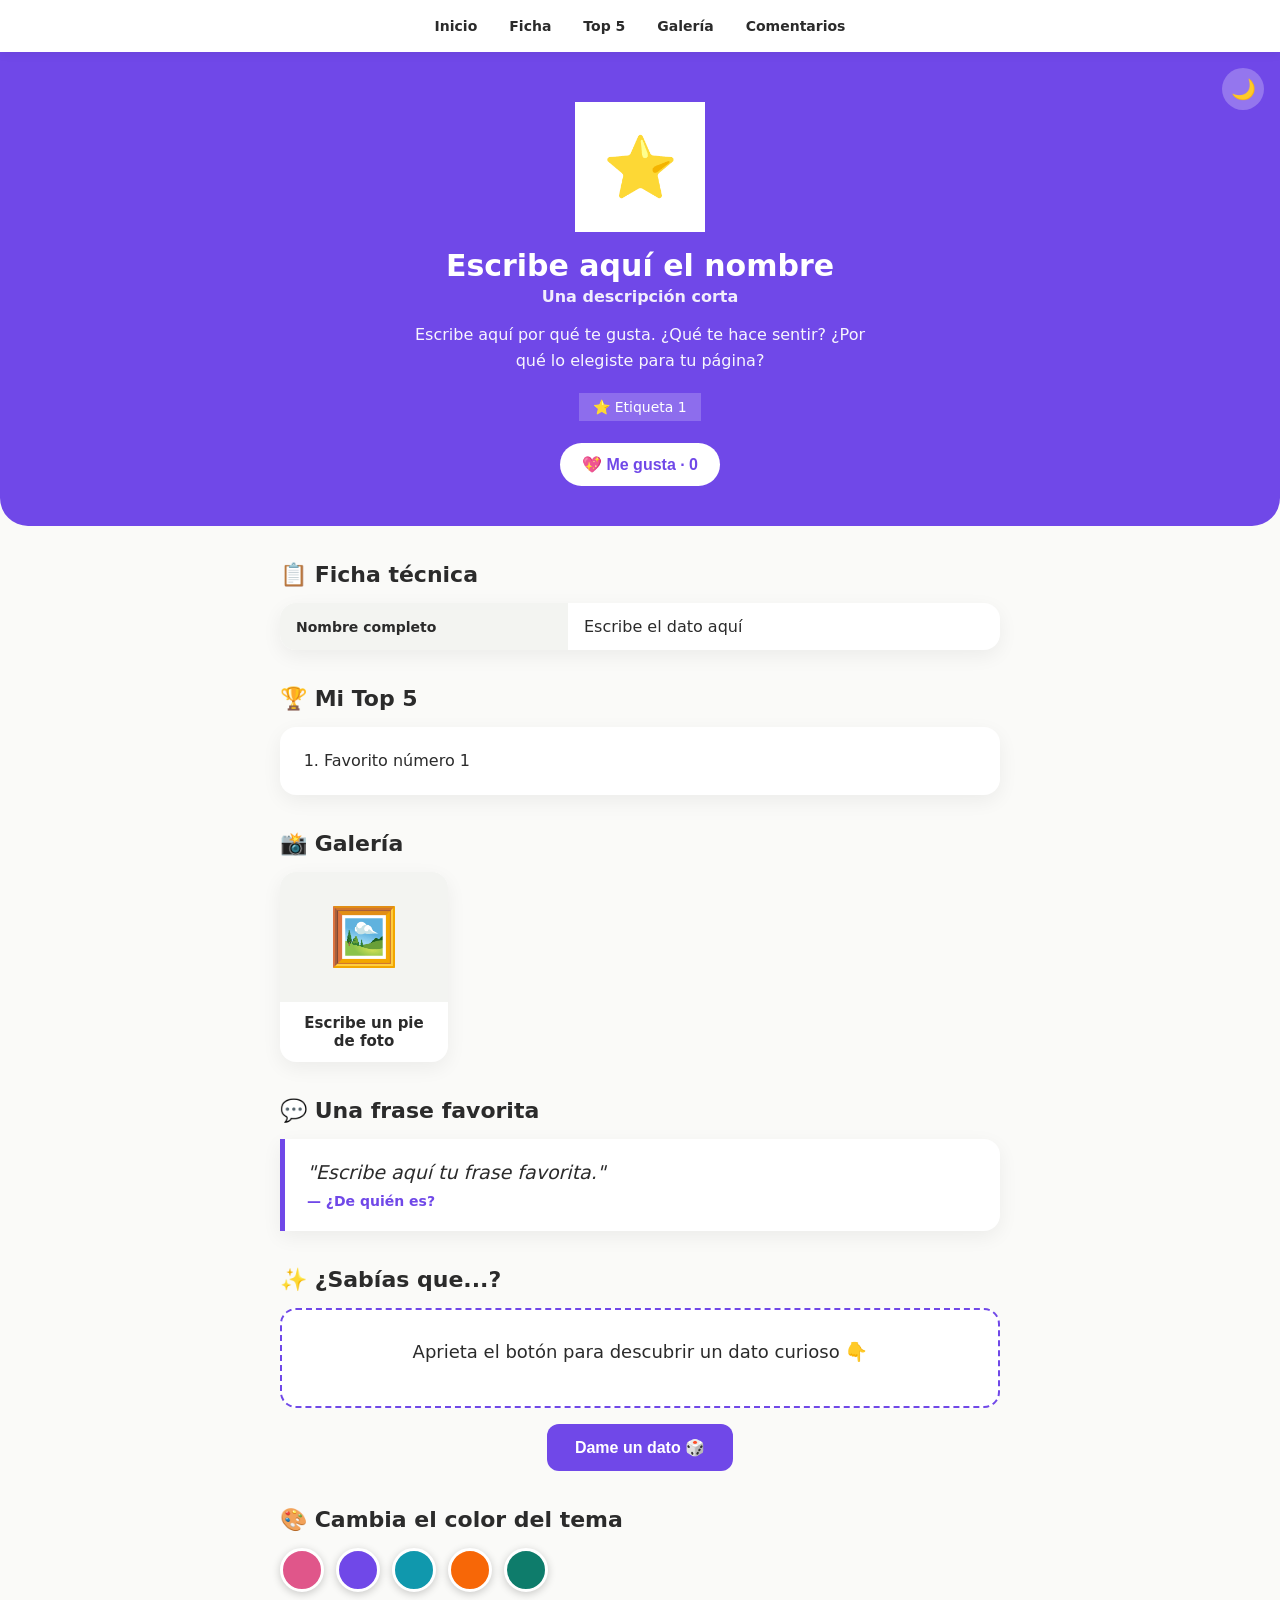
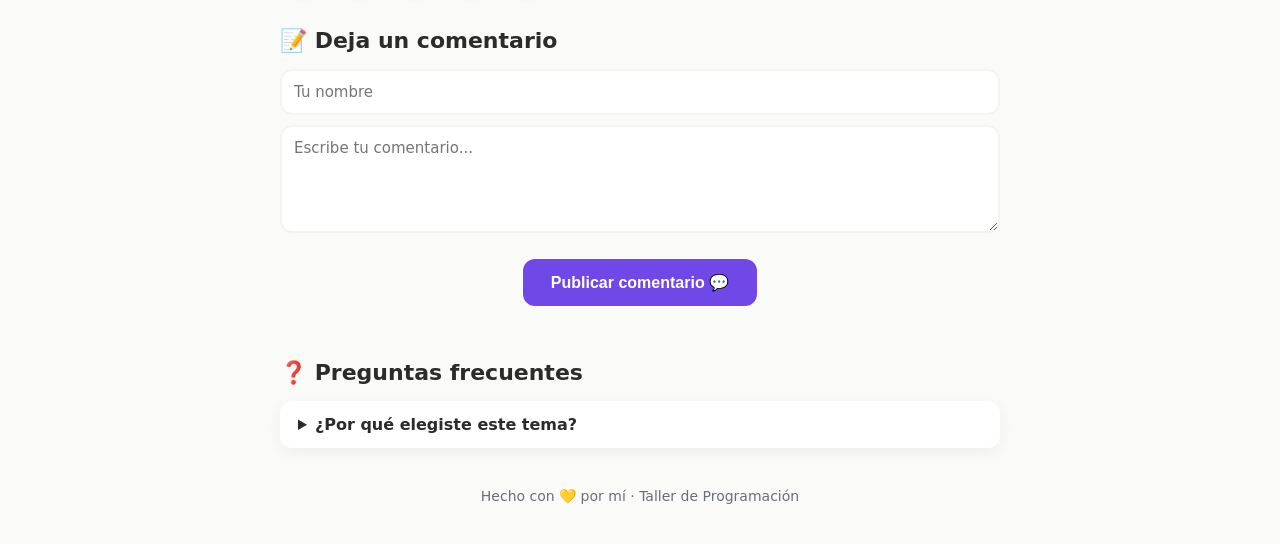
==== plantilla-base/para-llenar/index.html @ d2d50b84 "Add files via upload" ====
<!DOCTYPE html>
<html lang="es">

<head>
  <meta charset="UTF-8">
  <meta name="viewport" content="width=device-width, initial-scale=1.0">

  <link rel="stylesheet" href="style.css">

  <!-- ✏️ Cámbiame: el título que aparece en la pestaña del navegador -->
  <title>Mi Fan-Page</title>

  <!-- ===========================================================
       MI FAN-PAGE  ·  VERSIÓN PARA LLENAR
       Esta página es sobre ALGO QUE TE GUSTA: una artista, una
       película, tu equipo, tu mascota, un videojuego... ¡tú eliges!

       CÓMO FUNCIONA ESTA PLANTILLA:
       · Donde veas  ✏️  : escribe TU contenido.
       · Donde veas  👉 TU TURNO : ahí tienes que escribir las
         etiquetas tú misma, copiando el ejemplo de arriba.
       · ¿Te atoras? Abre la carpeta "ejemplo" para ver cómo queda.
       =========================================================== -->

</head>

<body>

  <!-- ====================  MENÚ DE NAVEGACIÓN  ====================
       <nav> es un menú. Cada enlace salta a una sección de la página
       usando #  (el id de la sección a la que queremos ir). -->
  <nav class="menu">
    <a href="#inicio">Inicio</a>
    <a href="#ficha">Ficha</a>
    <a href="#top">Top 5</a>
    <a href="#galeria">Galería</a>
    <a href="#comentarios">Comentarios</a>
  </nav>


  <!-- ====================  ENCABEZADO (HERO)  ==================== -->
  <header class="hero" id="inicio">

    <!-- Botón de modo oscuro (lo harás funcionar en la clase de JS) -->
    <button id="boton-tema" class="boton-tema">🌙</button>

    <!-- ✏️ Cámbiame: pon el emoji que represente tu tema -->
    <div class="foto-perfil">⭐</div>

    <!-- ✏️ Cámbiame: el nombre de lo que te gusta -->
    <h1>Escribe aquí el nombre</h1>

    <!-- ✏️ Cámbiame: una línea corta (¿qué es? ¿de dónde es?) -->
    <p class="subtitulo">Una descripción corta</p>

    <!-- ✏️ Cámbiame: dos o tres frases contando por qué te gusta -->
    <p class="descripcion">
      Escribe aquí por qué te gusta. ¿Qué te hace sentir? ¿Por qué
      lo elegiste para tu página?
    </p>

    <!-- Aquí van 4 etiquetas. La primera ya está hecha como ejemplo. -->
    <div class="etiquetas">
      <span class="etiqueta">⭐ Etiqueta 1</span>

      <!-- 👉 TU TURNO: copia la línea <span class="etiqueta">...</span>
           de arriba 3 veces más, aquí debajo, y cámbiales el texto. -->

    </div>

    <!-- Botón de "me gusta" con contador (lo harás funcionar en JS) -->
    <button id="boton-like" class="boton-like">💖 Me gusta · <span id="likes">0</span></button>

  </header>


  <!-- ====================  SECCIÓN: FICHA TÉCNICA  ====================
       Una <table> (tabla) muestra datos en filas y columnas.
       Cada <tr> es una fila. <th> es el título y <td> el dato. -->
  <section class="seccion" id="ficha">
    <h2>📋 Ficha técnica</h2>

    <table class="ficha">
      <!-- Esta primera fila ya está hecha como ejemplo: -->
      <tr>
        <th>Nombre completo</th>
        <td>Escribe el dato aquí</td>
      </tr>

      <!-- 👉 TU TURNO: copia el bloque <tr> ... </tr> de arriba
           3 veces más para tener 4 filas. Cambia el título (<th>)
           y el dato (<td>) de cada una. -->

    </table>
  </section>


  <!-- ====================  SECCIÓN: TOP 5  ====================
       <ol> es una lista NUMERADA. Cada <li> es un elemento. -->
  <section class="seccion" id="top">
    <h2>🏆 Mi Top 5</h2>

    <ol class="top">
      <!-- El primero ya está. Faltan 4. -->
      <li>Favorito número 1</li>

      <!-- 👉 TU TURNO: escribe 4 líneas más como la de arriba,
           cada una entre <li> y </li>. -->

    </ol>
  </section>


  <!-- ====================  SECCIÓN: GALERÍA  ====================
       <figure> agrupa una imagen con su texto <figcaption>. -->
  <section class="seccion" id="galeria">
    <h2>📸 Galería</h2>

    <!-- 💡 ¿QUIERES USAR FOTOS DE VERDAD EN VEZ DE EMOJIS?
         Hay DOS formas. En las dos cambias esta línea:
             <div class="imagen">🖼️</div>
         por una imagen, así:
             <div class="imagen"><img src="AQUÍ-VA-LA-DIRECCIÓN" alt="Una foto"></div>

         👉 FORMA 1 · Copiar el enlace de una imagen de internet
            1. Busca la imagen en internet y ábrela.
            2. Clic derecho sobre la imagen → "Copiar dirección de la imagen".
            3. Pega esa dirección dentro de las comillas del src.
            (Ojo: necesita internet y a veces el enlace deja de funcionar.)

         👉 FORMA 2 · Descargar la imagen a tu carpeta (la más segura)
            1. Clic derecho sobre la imagen → "Guardar imagen como...".
            2. Guárdala dentro de una carpeta llamada "imagenes",
               junto a este archivo. Por ejemplo: imagenes/foto1.jpg
            3. Usa esa ruta en el src:  src="imagenes/foto1.jpg"
            (Esta funciona aunque no haya internet. ¡Es la recomendada!)

         No olvides cambiar el texto del alt por lo que muestra tu foto. -->

    <div class="galeria">

      <!-- Esta primera tarjeta ya está hecha como ejemplo: -->
      <figure class="tarjeta">
        <div class="imagen">🖼️</div>
        <figcaption class="pie">Escribe un pie de foto</figcaption>
      </figure>

      <!-- 👉 TU TURNO: copia el bloque <figure> ... </figure> de arriba
           para tener al menos 4 tarjetas. Cambia el emoji (o pon una foto,
           mira la pista 💡 de arriba) y el texto. -->

    </div>
  </section>


  <!-- ====================  SECCIÓN: FRASE FAVORITA  ====================
       <blockquote> es una cita: un texto destacado de alguien. -->
  <section class="seccion">
    <h2>💬 Una frase favorita</h2>

    <!-- ✏️ Cámbiame: pon una frase que te guste y de quién es. -->
    <blockquote class="frase">
      "Escribe aquí tu frase favorita."
      <cite>— ¿De quién es?</cite>
    </blockquote>
  </section>


  <!-- ============  SECCIÓN: DATO CURIOSO (con JavaScript)  ============ -->
  <section class="seccion">
    <h2>✨ ¿Sabías que...?</h2>

    <div class="caja-dato">
      <p id="dato">Aprieta el botón para descubrir un dato curioso 👇</p>
    </div>

    <button id="boton-dato" class="boton-dato">Dame un dato 🎲</button>
  </section>


  <!-- ============  SECCIÓN: CAMBIA EL COLOR (con JavaScript)  ============
       Cada botón cambiará el color principal de toda la página. -->
  <section class="seccion">
    <h2>🎨 Cambia el color del tema</h2>

    <div class="colores">
      <button class="color-btn" style="background:#E0568A" data-color="#E0568A"></button>
      <button class="color-btn" style="background:#7048E8" data-color="#7048E8"></button>
      <button class="color-btn" style="background:#1098AD" data-color="#1098AD"></button>
      <button class="color-btn" style="background:#F76707" data-color="#F76707"></button>
      <button class="color-btn" style="background:#0E7C6B" data-color="#0E7C6B"></button>
    </div>
  </section>


  <!-- ============  SECCIÓN: COMENTARIOS (con JavaScript)  ============
       <form> es un formulario: junta campos para que la gente escriba.
       <input> es una línea de texto y <textarea> un recuadro grande. -->
  <section class="seccion" id="comentarios">
    <h2>📝 Deja un comentario</h2>

    <form id="form-comentario" class="form">
      <input id="nombre" type="text" placeholder="Tu nombre" required>
      <textarea id="mensaje" placeholder="Escribe tu comentario..." required></textarea>
      <button type="submit" class="boton-dato">Publicar comentario 💬</button>
    </form>

    <!-- Aquí el JavaScript irá agregando los comentarios -->
    <div id="lista-comentarios" class="lista-comentarios"></div>
  </section>


  <!-- ====================  SECCIÓN: PREGUNTAS  ====================
       <details> se abre y se cierra al hacer clic. ¡Sin JavaScript!
       El <summary> es la pregunta visible. -->
  <section class="seccion">
    <h2>❓ Preguntas frecuentes</h2>

    <!-- La primera pregunta ya está hecha como ejemplo: -->
    <details class="pregunta">
      <summary>¿Por qué elegiste este tema?</summary>
      <p>Escribe aquí tu respuesta.</p>
    </details>

    <!-- 👉 TU TURNO: copia el bloque <details> ... </details> de arriba
         y escribe otra pregunta con su respuesta. -->

  </section>


  <!-- ====================  PIE DE PÁGINA  ==================== -->
  <footer class="pie-pagina">
    <!-- ✏️ Cámbiame: firma tu página -->
    Hecho con 💛 por mí · Taller de Programación
  </footer>


  <!-- 💡 ¿QUIERES PONER UNA FOTO DE VERDAD?
       Cambia esta línea:    <div class="foto-perfil">⭐</div>
       por esta otra:        <div class="foto-perfil"><img src="PEGA-AQUÍ-LA-DIRECCIÓN" alt="Foto"></div>
       Lo mismo funciona para las imágenes de la galería. -->

  <script src="script.js"></script>

</body>

</html>
---- plantilla-base/para-llenar/style.css ----
/* ===========================================================
   ESTILOS DE MI FAN-PAGE  ·  VERSIÓN PARA LLENAR
   Los estilos ya están hechos para que tu página se vea bien.
   Tu misión: cambiar los COLORES y experimentar.
   Busca los  ✏️  para saber qué tocar.
   =========================================================== */

/* ✏️ Cámbiame: estos son los colores de tu página.
   Cambia el de --color y toda la página cambia de tono.
   Prueba otros:  #E0568A (rosa) · #7048E8 (morado)
                  #1098AD (azul) · #F76707 (naranja) · #0E7C6B (verde) */
:root {
  --color: #7048E8;
  --fondo: #FAFAF8;
  --texto: #2B2B2B;
  --tarjeta: #FFFFFF;
  --suave: #F3F4F1;
  --gris: #6A6E78;
}

/* MODO OSCURO: estos colores se usan cuando el JS le pone
   la clase "oscuro" al body. (Lo activamos en la clase de JS) */
body.oscuro {
  --fondo: #1A1A22;
  --texto: #F2F2F2;
  --tarjeta: #26262F;
  --suave: #32323D;
  --gris: #A5A5B0;
}

body {
  font-family: system-ui, sans-serif;
  background: var(--fondo);
  color: var(--texto);
  margin: 0;
  padding: 0 0 40px;
  transition: background 0.3s ease, color 0.3s ease;
}

/* ====================  MENÚ DE NAVEGACIÓN  ==================== */
.menu {
  position: sticky;        /* se queda pegado arriba al hacer scroll */
  top: 0;
  z-index: 10;
  background: var(--tarjeta);
  display: flex;
  flex-wrap: wrap;
  justify-content: center;
  gap: 8px;
  padding: 12px;
  box-shadow: 0 2px 10px rgba(0, 0, 0, 0.06);
}

.menu a {
  text-decoration: none;
  color: var(--texto);
  font-weight: 600;
  font-size: 14px;
  padding: 6px 12px;
  border-radius: 999px;
}

.menu a:hover {
  background: var(--suave);
}

/* ====================  ENCABEZADO (HERO)  ==================== */
.hero {
  position: relative;
  background: var(--color);
  color: white;
  text-align: center;
  padding: 50px 20px 40px;
  border-radius: 0 0 28px 28px;
}

.foto-perfil {
  width: 120px;
  height: 120px;
  /* 👉 TU TURNO: haz que la foto sea un círculo perfecto.
     Pista: border-radius: 50%;  (escríbelo en la línea de abajo) */

  background: white;
  margin: 0 auto 16px;
  display: flex;
  align-items: center;
  justify-content: center;
  font-size: 60px;
  overflow: hidden;           /* recorta la imagen a la forma del círculo */
  border: 5px solid rgba(255, 255, 255, 0.4);
}

/* Si dentro de .foto-perfil hay una <img>, que llene el círculo sin deformarse. */
.foto-perfil img {
  width: 100%;
  height: 100%;
  object-fit: cover;
}

.hero h1 {
  margin: 0 0 4px;
  font-size: 30px;
}

.subtitulo {
  margin: 0 0 16px;
  opacity: 0.9;
  font-weight: 600;
}

.descripcion {
  max-width: 460px;
  margin: 0 auto 20px;
  line-height: 1.6;
  opacity: 0.95;
}

.etiquetas {
  display: flex;
  flex-wrap: wrap;
  justify-content: center;
  gap: 8px;
  margin-bottom: 22px;
}

.etiqueta {
  background: rgba(255, 255, 255, 0.2);
  padding: 6px 14px;
  /* 👉 TU TURNO: haz que las etiquetas tengan forma de píldora (bordes
     muy redondos). Pista: border-radius: 999px; */

  font-size: 14px;
}

.boton-like {
  background: white;
  color: var(--color);
  border: none;
  padding: 12px 22px;
  border-radius: 999px;
  font-size: 16px;
  font-weight: 700;
  cursor: pointer;
  transition: transform 0.1s ease;
}

.boton-like:hover {
  transform: scale(1.05);
}

.boton-tema {
  position: absolute;
  top: 16px;
  right: 16px;
  background: rgba(255, 255, 255, 0.25);
  border: none;
  width: 42px;
  height: 42px;
  border-radius: 50%;
  font-size: 20px;
  cursor: pointer;
}

/* ====================  SECCIONES  ==================== */
.seccion {
  max-width: 720px;
  margin: 36px auto 0;
  padding: 0 20px;
  scroll-margin-top: 70px;   /* para que el menú no tape el título */
}

.seccion h2 {
  font-size: 22px;
  margin-bottom: 16px;
}

/* ====================  FICHA TÉCNICA (tabla)  ==================== */
.ficha {
  width: 100%;
  border-collapse: collapse;
  background: var(--tarjeta);
  border-radius: 16px;
  overflow: hidden;
  box-shadow: 0 6px 20px rgba(0, 0, 0, 0.06);
}

.ficha th,
.ficha td {
  text-align: left;
  padding: 14px 16px;
  border-bottom: 1px solid var(--suave);
}

.ficha th {
  background: var(--suave);
  width: 40%;
  font-size: 14px;
}

.ficha tr:last-child th,
.ficha tr:last-child td {
  border-bottom: none;
}

/* ====================  TOP 5 (lista numerada)  ==================== */
.top {
  background: var(--tarjeta);
  border-radius: 16px;
  padding: 18px 18px 18px 44px;
  box-shadow: 0 6px 20px rgba(0, 0, 0, 0.06);
  line-height: 2;
}

/* ====================  GALERÍA  ==================== */
.galeria {
  display: grid;
  grid-template-columns: repeat(auto-fill, minmax(150px, 1fr));
  gap: 16px;
}

.tarjeta {
  background: var(--tarjeta);
  border-radius: 16px;
  overflow: hidden;
  box-shadow: 0 6px 20px rgba(0, 0, 0, 0.06);
  transition: transform 0.15s ease;
  margin: 0;
}

/* 👉 TU TURNO: haz que la tarjeta se levante un poco al pasar el mouse.
   Pista: transform: translateY(-4px);  (prueba luego con -10px) */
.tarjeta:hover {

}

.imagen {
  height: 130px;
  background: var(--suave);
  display: flex;
  align-items: center;
  justify-content: center;
  font-size: 56px;
  overflow: hidden;
}

/* Si dentro de .imagen hay una <img> de verdad, que llene el recuadro
   sin deformarse (object-fit: cover recorta lo que sobra). */
.imagen img {
  width: 100%;
  height: 100%;
  object-fit: cover;
}

.pie {
  margin: 0;
  padding: 12px;
  text-align: center;
  font-weight: 600;
  font-size: 15px;
}

/* ====================  FRASE FAVORITA  ==================== */
.frase {
  background: var(--tarjeta);
  border-left: 5px solid var(--color);
  border-radius: 0 16px 16px 0;
  margin: 0;
  padding: 22px;
  font-size: 19px;
  font-style: italic;
  box-shadow: 0 6px 20px rgba(0, 0, 0, 0.06);
}

.frase cite {
  display: block;
  margin-top: 10px;
  font-size: 14px;
  font-style: normal;
  font-weight: 700;
  color: var(--color);
}

/* ============  CAJA DEL DATO CURIOSO (JavaScript)  ============ */
.caja-dato {
  background: var(--tarjeta);
  border: 2px dashed var(--color);
  border-radius: 16px;
  padding: 28px 20px;
  text-align: center;
  min-height: 40px;
}

#dato {
  margin: 0;
  font-size: 18px;
  line-height: 1.5;
}

.boton-dato {
  display: block;
  margin: 16px auto 0;
  background: var(--color);
  color: white;
  border: none;
  padding: 14px 28px;
  border-radius: 12px;
  font-size: 16px;
  font-weight: 600;
  cursor: pointer;
  transition: transform 0.1s ease;
}

.boton-dato:hover {
  transform: scale(1.05);
}

/* ============  BOTONES DE COLOR  ============ */
.colores {
  display: flex;
  gap: 12px;
  flex-wrap: wrap;
}

.color-btn {
  width: 44px;
  height: 44px;
  border-radius: 50%;
  border: 3px solid white;
  box-shadow: 0 2px 8px rgba(0, 0, 0, 0.2);
  cursor: pointer;
  transition: transform 0.1s ease;
}

.color-btn:hover {
  transform: scale(1.15);
}

/* ============  FORMULARIO DE COMENTARIOS  ============ */
.form {
  display: flex;
  flex-direction: column;
  gap: 10px;
}

.form input,
.form textarea {
  font-family: inherit;
  font-size: 15px;
  padding: 12px;
  border: 2px solid var(--suave);
  border-radius: 12px;
  background: var(--tarjeta);
  color: var(--texto);
}

.form textarea {
  min-height: 80px;
  resize: vertical;
}

.form input:focus,
.form textarea:focus {
  outline: none;
  border-color: var(--color);
}

.lista-comentarios {
  margin-top: 18px;
  display: flex;
  flex-direction: column;
  gap: 10px;
}

.comentario {
  background: var(--tarjeta);
  border-radius: 12px;
  padding: 14px 16px;
  box-shadow: 0 4px 14px rgba(0, 0, 0, 0.05);
}

.comentario strong {
  color: var(--color);
}

/* ============  PREGUNTAS (details)  ============ */
.pregunta {
  background: var(--tarjeta);
  border-radius: 12px;
  padding: 14px 18px;
  margin-bottom: 10px;
  box-shadow: 0 4px 14px rgba(0, 0, 0, 0.05);
}

.pregunta summary {
  cursor: pointer;
  font-weight: 600;
}

.pregunta p {
  margin: 12px 0 0;
  color: var(--gris);
}

/* ====================  PIE DE PÁGINA  ==================== */
.pie-pagina {
  text-align: center;
  margin-top: 40px;
  color: var(--gris);
  font-size: 14px;
}
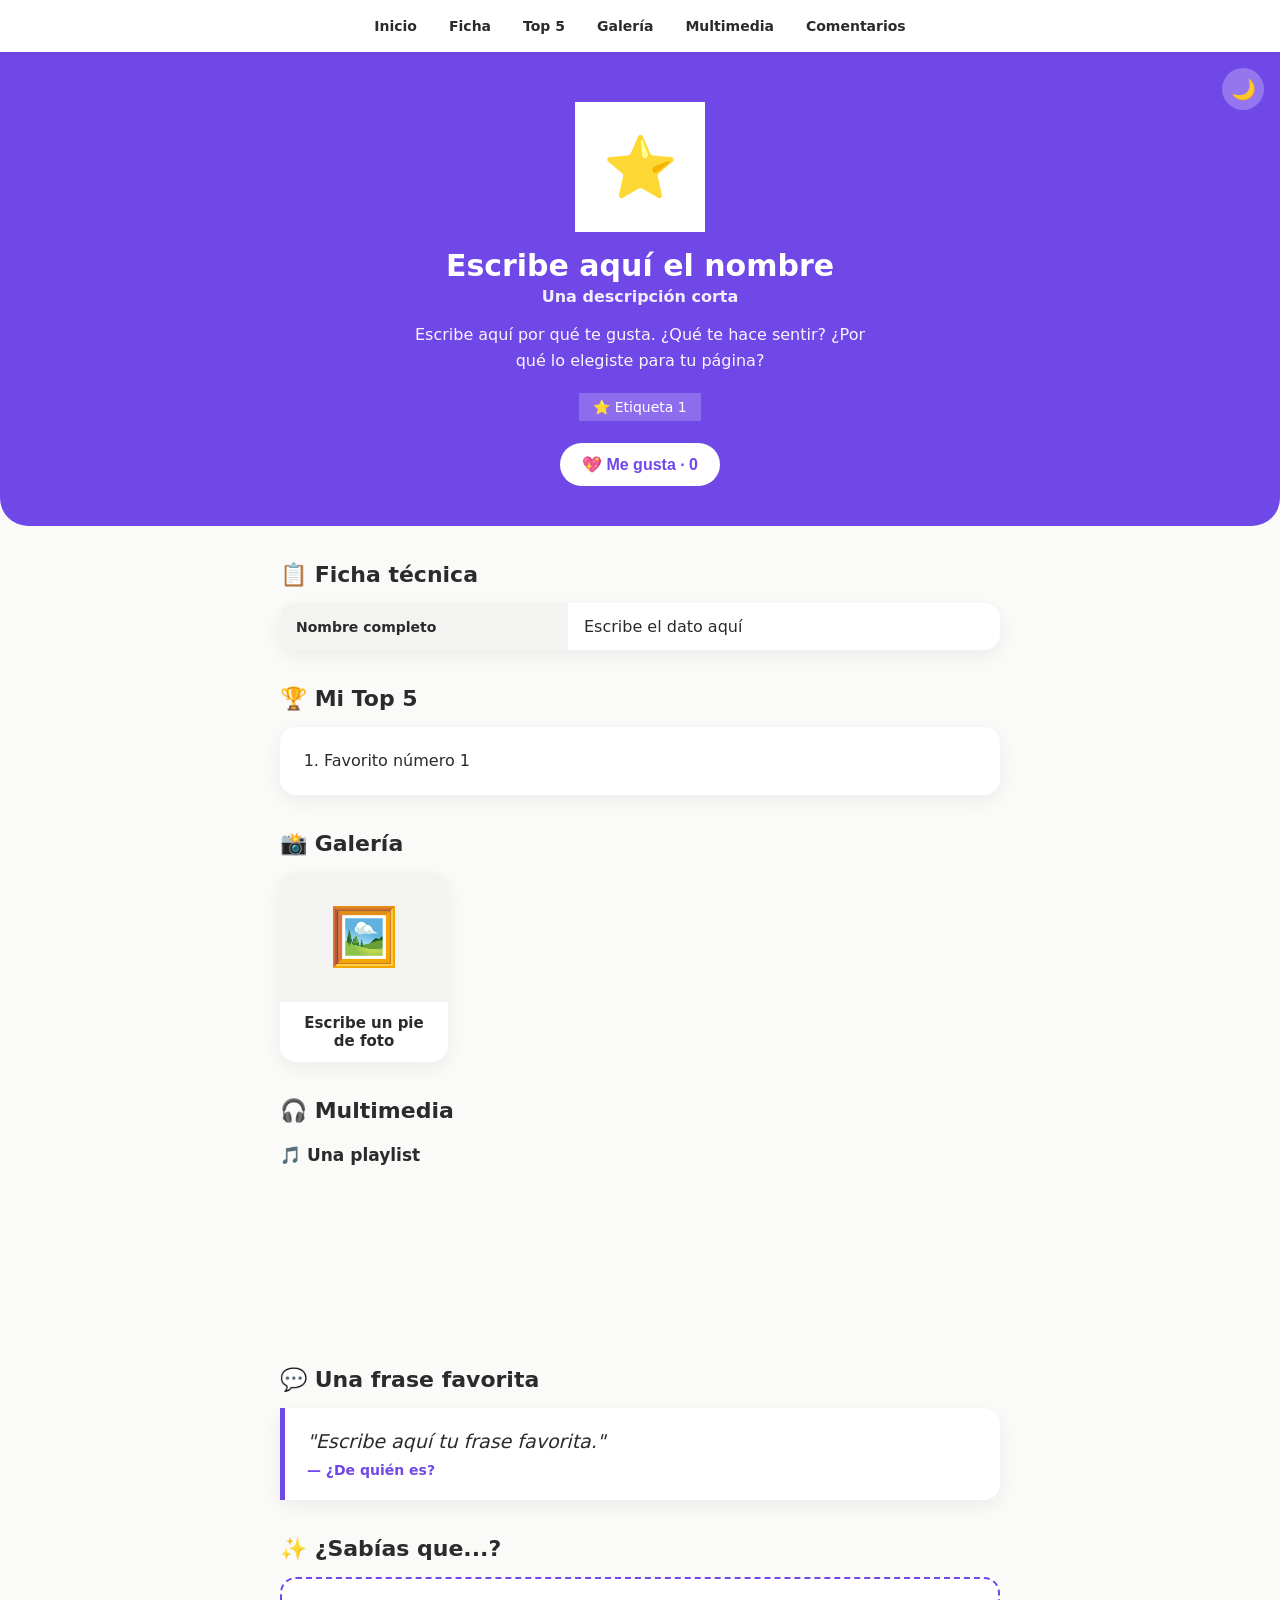
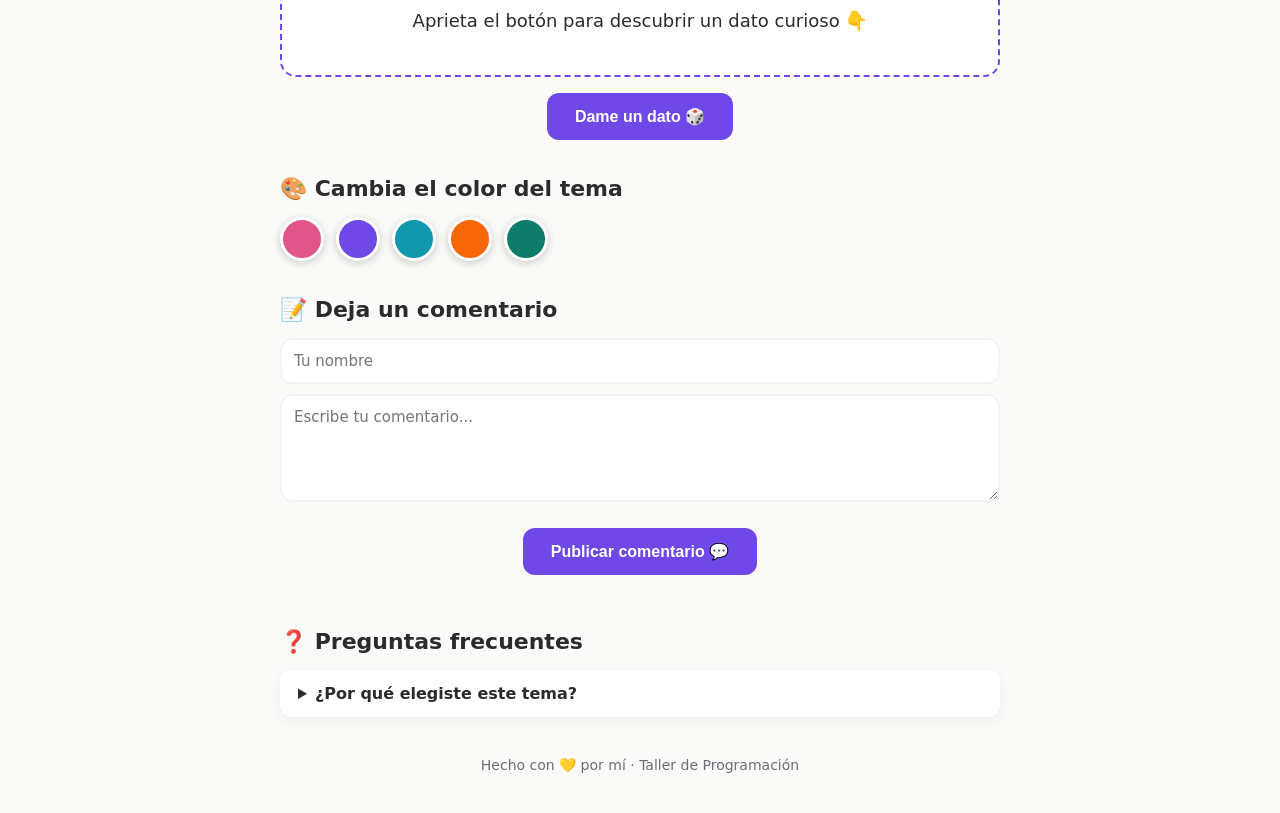
==== commit 45bd1642: "Add files via upload" ====
--- a/plantilla-base/para-llenar/index.html
+++ b/plantilla-base/para-llenar/index.html
@@ -34,6 +34,7 @@
     <a href="#ficha">Ficha</a>
     <a href="#top">Top 5</a>
     <a href="#galeria">Galería</a>
+    <a href="#multimedia">Multimedia</a>
     <a href="#comentarios">Comentarios</a>
   </nav>
 
@@ -153,6 +154,29 @@
   </section>
 
 
+  <!-- ====================  SECCIÓN: MULTIMEDIA (embed)  ====================
+       Un <iframe> es "una página dentro de otra": aquí lo usamos para
+       INCRUSTAR (embeber) una playlist de Spotify.
+       Es GRATIS: Spotify te da el código en "Compartir → Insertar". -->
+  <section class="seccion" id="multimedia">
+    <h2>🎧 Multimedia</h2>
+
+    <!-- ----------  PLAYLIST DE SPOTIFY (este ya está armado como modelo)  ----------
+         ✏️ Cámbiame: pon el enlace de TU playlist o podcast.
+         CÓMO: abre tu playlist en Spotify → "..." → "Compartir" →
+         "Insertar elemento" → copia la dirección que va después de  src="..."
+         (se ve así: https://open.spotify.com/embed/playlist/XXXX) y
+         reemplaza la de abajo. -->
+    <h3 class="sub-multimedia">🎵 Una playlist</h3>
+    <iframe
+      class="spotify"
+      src="https://open.spotify.com/embed/playlist/37i9dQZF1DXcBWIGoYBM5M"
+      title="Playlist de Spotify"
+      loading="lazy"
+      allow="encrypted-media"></iframe>
+  </section>
+
+
   <!-- ====================  SECCIÓN: FRASE FAVORITA  ====================
        <blockquote> es una cita: un texto destacado de alguien. -->
   <section class="seccion">
--- a/plantilla-base/para-llenar/style.css
+++ b/plantilla-base/para-llenar/style.css
@@ -257,6 +257,34 @@
   text-align: center;
   font-weight: 600;
   font-size: 15px;
+}
+
+/* ====================  MULTIMEDIA (embeds)  ==================== */
+.sub-multimedia {
+  font-size: 17px;
+  margin: 22px 0 10px;
+}
+
+/* Reproductor de Spotify */
+.spotify {
+  width: 100%;
+  height: 152px;            /* alto típico del reproductor compacto */
+  border: 0;
+  border-radius: 16px;
+}
+
+/* Notita gris debajo de cada embed */
+.nota-embed {
+  margin: 10px 0 0;
+  font-size: 14px;
+  color: var(--gris);
+}
+
+.nota-embed code {
+  background: var(--suave);
+  border-radius: 6px;
+  padding: 1px 6px;
+  font-size: 13px;
 }
 
 /* ====================  FRASE FAVORITA  ==================== */
